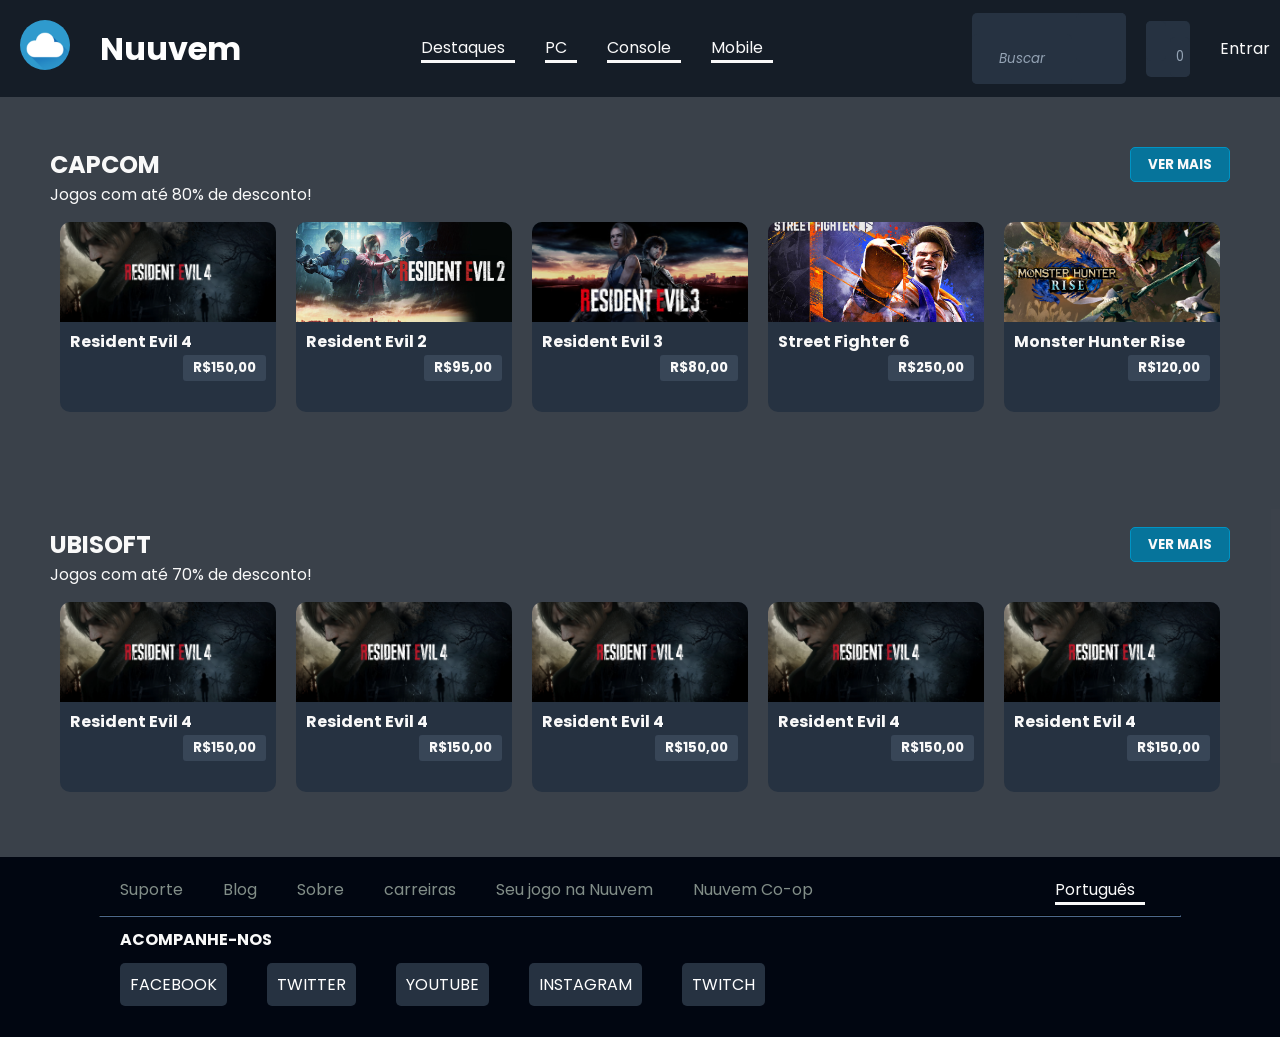
==== html/Ex5/index.html @ 2e1dae4b "organizando estrutura" ====
<!DOCTYPE html>
<html lang="en">
<head>
    <meta charset="UTF-8">
    <meta name="viewport" content="width=device-width, initial-scale=1.0">
    <link rel="stylesheet" href="index.css">
    <link rel="stylesheet" href="../font-awesome-4.7.0/css/font-awesome.min.css">
    <title>Document</title>
</head>
<body>
    <header>
        <div class="container">
            <!-- A div contém o space between para separar igualmente os componentes na tela -->
            <div class="nav">
                <!-- A div left é para agrupar os componentes que ficarão do lado esquerdo da tela -->
                <div class="left">
                    <div class="logo">
                        <img src="nuuvem-profile_image-15b8661412e3f8b6-300x300.png">
                    </div>
                    <div class="brand-name">
                        <h1>Nuuvem</h1>
                    </div>
                </div>

                <!-- A div left é para agrupar os componentes que ficarão no centro da tela -->
                <div class="mid">
                    <div class="dropdown">
                        <button class="dropdown-btn">
                            <div class="text">
                                <p>Destaques</p>
                            </div>
                            <div class="icon">
                                <i class="fa fa-caret-down" aria-hidden="true"></i>
                            </div>
                        </button>
                        <div class="dropdown-content">
                            <a href="#">Opção 1</a>
                            <a href="#">Opção 2</a>
                            <a href="#">Opção 3</a>
                        </div>
                    </div>
                    <div class="dropdown">
                        <button class="dropdown-btn">
                            <div class="text">
                                <p>PC</p>
                            </div>
                            <div class="icon">
                                <i class="fa fa-caret-down" aria-hidden="true"></i>
                            </div>
                        </button>
                        <div class="dropdown-content">
                            <a href="#">Opção 1</a>
                            <a href="#">Opção 2</a>
                            <a href="#">Opção 3</a>
                        </div>
                    </div>
                    <div class="dropdown">
                        <button class="dropdown-btn">
                            <div class="text">
                                <p>Console</p>
                            </div>
                            <div class="icon">
                                <i class="fa fa-caret-down" aria-hidden="true"></i>
                            </div>
                        </button>
                        <div class="dropdown-content">
                            <a href="#">Opção 1</a>
                            <a href="#">Opção 2</a>
                            <a href="#">Opção 3</a>
                        </div>
                    </div>
                    <div class="dropdown">
                        <button class="dropdown-btn">
                            <div class="text">
                                <p>Mobile</p>
                            </div>
                            <div class="icon">
                                <i class="fa fa-caret-down" aria-hidden="true"></i>
                            </div>
                        </button>
                        <div class="dropdown-content">
                            <a href="#">Opção 1</a>
                            <a href="#">Opção 2</a>
                            <a href="#">Opção 3</a>
                        </div>
                    </div>
                    <div class="more">
                        <i class="fa fa-ellipsis-h" aria-hidden="true"></i>
                    </div>
                </div>    

                <!-- A div left é para agrupar os componentes que ficarão do lado direito da tela -->
                <div class="right">
                    <div class="search-form">
                        <form>
                            <input type="text" placeholder="Buscar">
                            <button><i class="fa fa-search" aria-hidden="true"></i></button>
                        </form>
                    </div>
                    <div class="chart">
                        <form>
                            <button><i class="fa fa-shopping-cart" aria-hidden="true"></i></button>
                            <button>0</i></button>
                        </form>
                    </div>
                    <div class="user">
                        <div class="icon">
                            <i class="fa fa-user" aria-hidden="true"></i>
                        </div>
                        <div class="text">
                            <p>Entrar</p>
                        </div>
                    </div>
                </div>
            </div>
        </div>
    </header>

    <main>
        <div class="container">
            <div class="product-show">
                <div class="brand">
                    <h2>CAPCOM</h2>
                    <button>VER MAIS</button>
                </div>
                <p>Jogos com até 80% de desconto!</p>
                <div class="cards">
                    <div class="card">
                        <img src="re4-wp.webp">
                        <div class="text">
                            <h4>Resident Evil 4</h4>
                            <i class="fa fa-steam-square" aria-hidden="true"></i>
                            <i class="fa fa-windows" aria-hidden="true"></i>
                        </div>
                        <div class="price-cart">
                            <button>R$150,00</button>
                        </div>
                    </div>
                    <div class="card">
                        <img src="re2.jpg">
                        <div class="text">
                            <h4>Resident Evil 2</h4>
                            <i class="fa fa-steam-square" aria-hidden="true"></i>
                            <i class="fa fa-windows" aria-hidden="true"></i>
                        </div>
                        <div class="price-cart">
                            <button>R$95,00</button>
                        </div>
                    </div>
                    <div class="card">
                        <img src="re3.jpg">
                        <div class="text">
                            <h4>Resident Evil 3</h4>
                            <i class="fa fa-steam-square" aria-hidden="true"></i>
                            <i class="fa fa-windows" aria-hidden="true"></i>
                        </div>
                        <div class="price-cart">
                            <button>R$80,00</button>
                        </div>
                    </div>
                    <div class="card">
                        <img src="re6.jpg">
                        <div class="text">
                            <h4>Street Fighter 6</h4>
                            <i class="fa fa-steam-square" aria-hidden="true"></i>
                            <i class="fa fa-windows" aria-hidden="true"></i>
                        </div>
                        <div class="price-cart">
                            <button>R$250,00</button>
                        </div>
                    </div>
                    <div class="card">
                        <img src="mr.avif">
                        <div class="text">
                            <h4>Monster Hunter Rise</h4>
                            <i class="fa fa-steam-square" aria-hidden="true"></i>
                            <i class="fa fa-windows" aria-hidden="true"></i>
                        </div>
                        <div class="price-cart">
                            <button>R$120,00</button>
                        </div>
                    </div>
                </div>
            </div>
            <div class="product-show">
                <div class="brand">
                    <h2>UBISOFT</h2>
                    <button>VER MAIS</button>
                </div>
                <p>Jogos com até 70% de desconto!</p>
                <div class="cards">
                    <div class="card">
                        <img src="re4-wp.webp">
                        <div class="text">
                            <h4>Resident Evil 4</h4>
                            <i class="fa fa-steam-square" aria-hidden="true"></i>
                            <i class="fa fa-windows" aria-hidden="true"></i>
                        </div>
                        <div class="price-cart">
                            <button>R$150,00</button>
                        </div>
                    </div>
                    <div class="card">
                        <img src="re4-wp.webp">
                        <div class="text">
                            <h4>Resident Evil 4</h4>
                            <i class="fa fa-steam-square" aria-hidden="true"></i>
                            <i class="fa fa-windows" aria-hidden="true"></i>
                        </div>
                        <div class="price-cart">
                            <button>R$150,00</button>
                        </div>
                    </div>
                    <div class="card">
                        <img src="re4-wp.webp">
                        <div class="text">
                            <h4>Resident Evil 4</h4>
                            <i class="fa fa-steam-square" aria-hidden="true"></i>
                            <i class="fa fa-windows" aria-hidden="true"></i>
                        </div>
                        <div class="price-cart">
                            <button>R$150,00</button>
                        </div>
                    </div>
                    <div class="card">
                        <img src="re4-wp.webp">
                        <div class="text">
                            <h4>Resident Evil 4</h4>
                            <i class="fa fa-steam-square" aria-hidden="true"></i>
                            <i class="fa fa-windows" aria-hidden="true"></i>
                        </div>
                        <div class="price-cart">
                            <button>R$150,00</button>
                        </div>
                    </div>
                    <div class="card">
                        <img src="re4-wp.webp">
                        <div class="text">
                            <h4>Resident Evil 4</h4>
                            <i class="fa fa-steam-square" aria-hidden="true"></i>
                            <i class="fa fa-windows" aria-hidden="true"></i>
                        </div>
                        <div class="price-cart">
                            <button>R$150,00</button>
                        </div>
                    </div>
                </div>
            </div>
        </div>
    </main>

    <footer>
        <div class="container">
            <div class="parts">
                <div class="part-1">
                    <div class="links">
                        <p>Suporte</p>
                        <p>Blog</p>
                        <p>Sobre</p>
                        <p>carreiras</p>
                        <p>Seu jogo na Nuuvem</p>
                        <p>Nuuvem Co-op</p>
                    </div>
                    <div class="lang">
                        <div class="dropdown">
                            <button class="dropdown-btn">
                                <div class="text">
                                    <p>Português</p>
                                </div>
                                <div class="icon">
                                    <i class="fa fa-caret-down" aria-hidden="true"></i>
                                </div>
                            </button>
                            <div class="dropdown-content">
                                <a href="#">Opção 1</a>
                                <a href="#">Opção 2</a>
                                <a href="#">Opção 3</a>
                            </div>
                        </div>
                    </div>
                </div>
                <hr>
                <div class="part-2">
                    <div class="text">
                        <h4>ACOMPANHE-NOS</h4>
                    </div>
                    <div class="medias">
                        <ul>
                            <li>
                                <a href="#" id="facebook"><i class="fa fa-facebook" aria-hidden="true"></i>   FACEBOOK</a>
                            </li>
                            <li>
                                <a href="#" id="twitter"><i class="fa fa-twitter" aria-hidden="true"></i>   TWITTER</a>
                            </li>
                            <li>
                                <a href="#" id="youtube"><i class="fa fa-youtube-play" aria-hidden="true"></i>   YOUTUBE</a>
                            </li>
                            <li>
                                <a href="#"  id="instagram"><i class="fa fa-instagram" aria-hidden="true"></i>   INSTAGRAM</a>
                            </li>
                            <li>
                                <a href="#" id="twitch"><i class="fa fa-twitch" aria-hidden="true"></i>   TWITCH</a>
                            </li>
                        </ul>
                    </div>
                </div>
            </div>
        </div>
    </footer>
</body>
</html>
---- html/Ex5/index.css ----
@import url('https://fonts.googleapis.com/css2?family=Poppins:ital,wght@0,100;0,200;0,300;0,400;0,500;0,600;0,700;0,800;0,900;1,100;1,200;1,300;1,400;1,500;1,600;1,700;1,800;1,900&display=swap');

*{
    margin: 0;
    padding: 0;
    font-family: "Poppins";
}

body{
    min-width: 587px;
}

header .container{
    width: 100%;
    top: 0;
}

footer .container{
    width: 100%;
}

header .container .nav{
    display: flex;
    width: 100%;
    background-color: #151d27;
    align-items: center;
    justify-content: space-between;
}

header .container .logo img{
    width: 50px;
    height: 50px;
    border-radius: 100%;
}

header .container .logo{
    padding: 20px;
}

header .container .brand-name{
    color: #fefefe;
    padding: 10px;
}

header .container .more{
    padding: 10px;
}

header .container .more i{
    font-size: 24px;
    color: #fefefe;
}

header .container .search-form{
    padding: 10px;
}

header .container .search-form form{
    background-color: #263241;
    border-radius: 5px;
}

header .container .search-form form input{
    border: none;
    width: 100px;
    height: 50px;
    border-radius: 5px;
    text-align: center;
    font-style: italic;
    background-color: #263241;
    outline: none;
}

header .container .search-form form input::placeholder{
    color: #94a3b4;
}

header .container .search-form form button{
    border: none;
    width: 50px;
    height: 50px;
    border-radius: 5px;
    text-align: center;
    font-style: italic;
    background-color: #263241;
    color: #94a3b4;
}

header .container .chart{
    padding: 10px;
}

header .container .chart form{
    background-color: #263241;
    border-radius: 5px;
}

header .container .chart form input{
    border: none;
    width: 100px;
    height: 40px;
    border-radius: 5px;
    text-align: center;
    font-style: italic;
    background-color: #263241;
}

header .container .chart form button{
    border: none;
    border-radius: 5px;
    width: 20px;
    height: 40px;
    background-color: #263241;
    color: #94a3b4;
    justify-content: center;
    align-items: center;
}

header .container .user{
    color: #f9f9f9;
    padding: 10px;
    display: flex;
}

header .container .user .icon{
    margin-right: 10px;
}

header .container .nav-options{
    display: flex;
    justify-content: center;
    align-items: center;
    width: 1000px;
}

header .container .nav .left,
header .container .nav .mid,
header .container .nav .right{
    display: flex;
    justify-content: center;
    align-items: center;
}

main .container{
    width: 100%;
    height: 100%;
    background-color: #151d27a8;
    color: #f9f9f9;
    justify-content: center;
}

main .container .product-show{
    background-color: #151d2783;
    padding: 50px 200px;
}

main .container .product-show .brand{
    display: flex;
    justify-content: space-between;
}

main .container .product-show .brand button{
    margin-left: 20px;
    width: 100px;
    border: 1px solid #0094c5;
    border-radius: 5px;
    background-color: #06749b;
    color: #f9f9f9;
    font-weight: bold;
}

main .container .product-show .cards .card{
    width: 220px;
    height: 190px;
    border-radius: 10px;
    margin-top: 20px;
    /* border: 1px solid; */
    border: none;
    background-color: #263241;
    min-width: 200px;
}

main .container .product-show .cards .card img{
    width: 100%;
    height: 100px;
    object-fit: cover;
    border-top-left-radius: 10px;
    border-top-right-radius: 10px;
}

main .container .product-show .cards{
    display: flex;
}

main .container .product-show .cards .card{
    margin: 15px 10px;
}

main .container .product-show .cards .card .text{
    margin: 0px 10px;
}

main .container .product-show .cards .card .price-cart{
    margin: 0px 10px;
    text-align: right;
}

main .container .product-show .cards .card .price-cart button{
    border-radius: 3px;
    border: none;
    padding: 3px 10px;
    background-color: #384657;
    color: #f9f9f9;
    font-weight: bold;
}

footer{
    /* position: fixed; */
    bottom: 0;
    width: 100%;
    display: flex;
}

footer .container{
    width: 100%;
    padding: 20px 100px;
    background-color: #010611;
}

footer .container .parts{
    display: flex;
    width: 100%;
    align-items: center;
    justify-content: space-between;
    flex-direction: column;
}

footer .container .parts hr{
    width: 100%;
    margin: 10px 0px;
    border-color: #1e2937;
}

footer .container .parts .part-1{
    width: 100%;
    display: flex;
    justify-content: space-between;
    color: #828e88;
}

footer .container .parts .part-1 .links{
    display: flex;
}

footer .container .parts .part-1 .links p{
    margin: 0px 20px;
}

footer .container .parts .part-1 .lang{
    margin-right: 20px;
}

footer .container .parts .part-2{
    width: 100%;
}

footer .container .parts .part-2 h4{
    margin: 0px 20px;
    color: #f9f9f9;
}

footer .container .parts .part-2 .medias{
    display: flex;
}

footer .container .parts .part-2 .medias ul li{
    list-style: none;
    margin: 20px 20px
}

footer .container .parts .part-2 .medias ul li a{
    text-decoration: none;
    color: white;
    border: none;
    border-radius: 5PX;
    padding: 10px;
    background-color: #263241;
}

footer .container .part-2 .medias ul{
    display: flex;
}

footer .container .parts .part-2 .medias ul li a#facebook i{
    color: #5b79a8;
}

footer .container .parts .part-2 .medias ul li a#twitter i{
    color: #63b3ff;
}

footer .container .parts .part-2 .medias ul li a#youtube i{
    color: #ee2b3b;
}

footer .container .parts .part-2 .medias ul li a#instagram i{
    color: #f30157;
}

footer .container .parts .part-2 .medias ul li a#twitch i{
    color: #6c8ada;
}

footer .container .parts .part-2 .medias ul li a#facebook:hover{
    color: #5b79a8;
    background-color: white;
    transition: 0.5s;
}

footer .container .parts .part-2 .medias ul li a#twitter:hover{
    color: #63b3ff;
    background-color: white;
    transition: 0.5s;
}

footer .container .parts .part-2 .medias ul li a#youtube:hover{
    color: #ee2b3b;
    background-color: white;
    transition: 0.5s;
}

footer .container .parts .part-2 .medias ul li a#instagram:hover{
    color: #f30157;
    background-color: white;
    transition: 0.5s;
}

footer .container .parts .part-2 .medias ul li a#twitch:hover{
    color: #6c8ada;
    background-color: white;
    transition: 0.5s;
}

/* Estilização dos botões dropdown */

.dropdown{
    padding: 0px 15px;
}

.dropdown-btn {
    display: flex;
    /* padding: 10px; */
    font-size: 16px;
    border: none;
    border-bottom: solid #f9f9f9;
    cursor: pointer;
    background-color: transparent;
    color: #f9f9f9;
}

.dropdown-content {
    display: none;
    position: absolute;
    background-color: #f9f9f9;
    min-width: 160px;
    box-shadow: 0px 8px 16px 0px rgba(0,0,0,0.2);
    z-index: 1;
}

.dropdown-content a {
    color: black;
    padding: 12px 16px;
    text-decoration: none;
    display: block;
}

.dropdown-content a:hover {
    background-color: #f1f1f1;
}

  /* Mostrar o dropdown quando o botão é hover */
.dropdown:hover .dropdown-content {
    display: block;
}

.dropdown-btn .icon{
    margin-left: 10px;
}

/* **** */

@media (max-width: 1500px) {
    main .container .product-show{
        background-color: #151d2783;
        padding: 50px 50px;
    }
}

@media (max-width: 1200px) {
    main .container .product-show .cards{
        display: grid;
        grid-template-columns: auto auto auto auto;
    }
}

@media (max-width: 1040px) {
    header .container .nav .mid{
        display: none;
    }

    main .container .product-show .cards{
        display: grid;
        grid-template-columns: auto auto auto;
    }

    footer .container .part-1 .links{
        flex-direction: column;
    }

    footer .container .part-2 .medias ul{
        flex-direction: column;
        text-align: center;
    }
}

@media (max-width: 785px) {
    main .container .product-show .cards{
        display: grid;
        grid-template-columns: auto auto;
    }
}
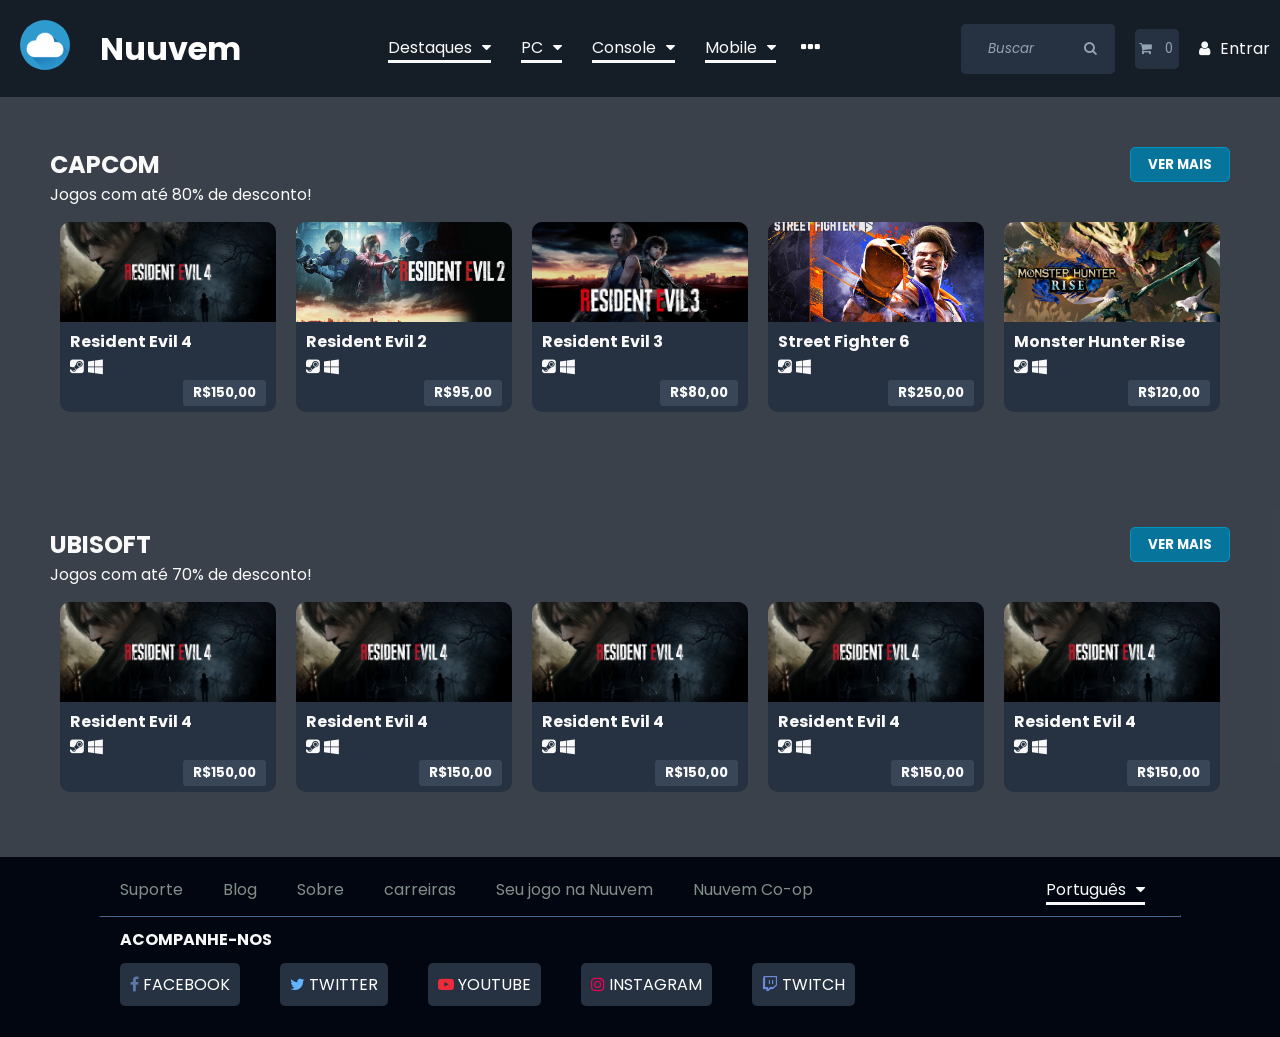
==== commit e4db379e: "corrigindo erros de referências de refs" ====
--- a/html/Ex5/index.html
+++ b/html/Ex5/index.html
@@ -4,7 +4,7 @@
     <meta charset="UTF-8">
     <meta name="viewport" content="width=device-width, initial-scale=1.0">
     <link rel="stylesheet" href="index.css">
-    <link rel="stylesheet" href="../font-awesome-4.7.0/css/font-awesome.min.css">
+    <link rel="stylesheet" href="../../font-awesome-4.7.0/css/font-awesome.min.css">
     <title>Document</title>
 </head>
 <body>
